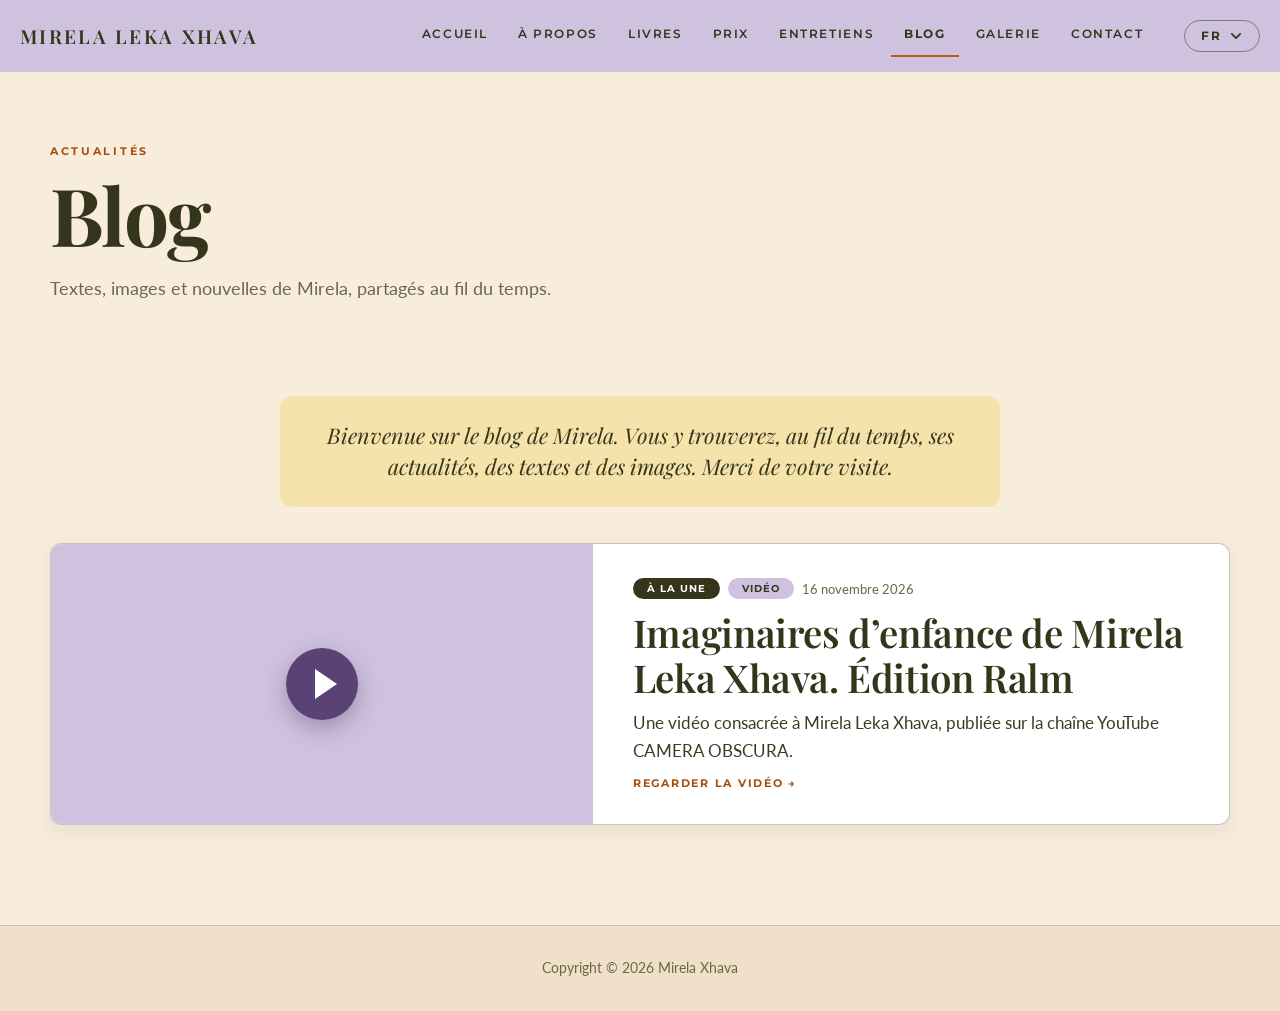
==== blog.html @ 6d021f79 "Add files via upload" ====
<!DOCTYPE html>
<html lang="fr">
<head>
  <meta charset="utf-8">
  <meta name="viewport" content="width=device-width, initial-scale=1">
  <title>Blog — Mirela Leka Xhava</title>
  <meta name="description" content="Le blog de Mirela Leka Xhava : actualités, textes et images.">
  <script>document.documentElement.className += ' js';</script>
  <link rel="preconnect" href="https://fonts.googleapis.com">
  <link rel="preconnect" href="https://fonts.gstatic.com" crossorigin>
  <link href="https://fonts.googleapis.com/css2?family=Playfair+Display:ital,wght@0,400..900;1,400..900&family=Montserrat:wght@500;600;700&family=Lato:ital,wght@0,400;0,700;1,400&display=swap" rel="stylesheet">
  <link rel="stylesheet" href="css/style.css">
  <script src="blog/posts.js" defer></script>
  <script src="js/blog.js" defer></script>
  <script src="js/main.js" defer></script>
</head>
<body data-title-key="t.blog">
  <a class="skip" href="#contenu">Aller au contenu</a>

  <header class="topbar">
    <div class="bar">
      <a class="brand" href="index.html">Mirela <span>Leka Xhava</span></a>
      <nav class="nav" id="nav" aria-label="Navigation principale">
        <a href="index.html" data-i18n="nav.home">Accueil</a>
        <a href="index.html#bio" data-i18n="nav.bio">À propos</a>
        <a href="index.html#livres" data-i18n="nav.books">Livres</a>
        <a href="prix.html" data-i18n="nav.prizes">Prix</a>
        <a href="entretiens.html" data-i18n="nav.interviews">Entretiens</a>
        <a href="blog.html" data-i18n="nav.blog" aria-current="page">Blog</a>
        <a href="galerie.html" data-i18n="nav.gallery">Galerie</a>
        <a href="index.html#contact" data-i18n="nav.contact">Contact</a>
      </nav>
      <div class="bar-right">
        <div class="lang">
          <button class="lang-btn" id="lang-btn" type="button" aria-haspopup="true" aria-expanded="false" aria-controls="lang-menu" data-i18n-aria="lang.label" aria-label="Langue">
            <span id="lang-code">FR</span>
            <svg viewBox="0 0 20 20" fill="none" stroke="currentColor" stroke-width="2.4" stroke-linecap="round" stroke-linejoin="round" aria-hidden="true"><path d="M4 7l6 6 6-6"/></svg>
          </button>
          <ul class="lang-menu" id="lang-menu">
            <li><button type="button" data-lang="fr">Français</button></li>
            <li><button type="button" data-lang="en">English</button></li>
            <li><button type="button" data-lang="sq">Shqip</button></li>
            <li><button type="button" data-lang="it">Italiano</button></li>
          </ul>
        </div>
        <button class="burger" id="burger" type="button" aria-expanded="false" aria-controls="nav" data-i18n-aria="nav.menu" aria-label="Menu"><span></span></button>
      </div>
    </div>
  </header>

  <main id="contenu">
    <section class="page-hero">
      <div class="wrap">
        <span class="eyebrow" data-i18n="b.eyebrow">Actualités</span>
        <h1 data-i18n="b.title">Blog</h1>
        <p data-i18n="b.intro">Textes, images et nouvelles de Mirela, partagés au fil du temps.</p>
      </div>
    </section>

    <section class="section" style="padding-top:48px">
      <div class="wrap">
        <p class="blog-welcome" id="blog-welcome" data-i18n="b.welcome">Bienvenue sur le blog de Mirela. Vous y trouverez, au fil du temps, ses actualités, des textes et des images. Merci de votre visite.</p>
        <div id="blog-root" aria-live="polite"></div>
      </div>
    </section>
  </main>

  <footer class="footer">Copyright © 2026 Mirela Xhava</footer>
</body>
</html>
---- css/style.css ----
/* ==========================================================
   Mirela Leka Xhava — site d'autrice
   Palette : crème, lavande, jaune moutarde, orange doux, vert-olive foncé (texte)
   Typo    : Playfair Display (titres) + Montserrat (menu, boutons) + Lato (texte)
   Principe : encadrés simples aux coins légèrement arrondis, aucun décor superflu.
   ========================================================== */

:root {
  --cream: #f8ecdd;
  --cream-2: #f0dfc9;
  --card: #fffaf1;
  --lavender: #cfc2de;
  --lavender-soft: #e6ddef;
  --mustard: #e9b44c;
  --mustard-soft: #f6e2ab;
  --coral-soft: #f1c8b5;
  --olive: #34351b;          /* texte et titres */
  --text: #3b3a22;
  --muted: #6a6847;
  --orange: #c8721d;         /* grands chiffres / accents de gros texte */
  --orange-text: #a5500f;    /* petit texte orange (contraste AA) */
  --orange-btn: #b45c17;     /* soulignement du menu actif */
  --violet: #5a4275;         /* boutons : violet profond tiré de la lavande (texte blanc, contraste ~8:1) */
  --violet-deep: #3e2d56;    /* survol des boutons */
  --line: rgba(52, 53, 27, .18);
  --shadow: 0 6px 20px rgba(52, 53, 27, .08);
  --radius: 12px;
  --serif: 'Playfair Display', 'Georgia', serif;
  --ui: 'Montserrat', system-ui, -apple-system, 'Segoe UI', sans-serif;
  --body: 'Lato', system-ui, -apple-system, 'Segoe UI', sans-serif;
  --bar-h: 72px;
}

*, *::before, *::after { box-sizing: border-box; }
html { scroll-behavior: smooth; scroll-padding-top: calc(var(--bar-h) + 12px); }
body {
  margin: 0;
  font-family: var(--body);
  font-size: 1.06rem;
  line-height: 1.7;
  color: var(--text);
  background: var(--cream);
  -webkit-font-smoothing: antialiased;
  overflow-x: clip;
}
img { max-width: 100%; display: block; }
a { color: var(--orange-text); }
a:hover { color: var(--olive); }
h1, h2, h3 { font-family: var(--serif); font-weight: 600; line-height: 1.15; margin: 0; color: var(--olive); letter-spacing: -.01em; }
p { margin: 0 0 1.1em; }

.wrap { width: min(1180px, 100% - 48px); margin-inline: auto; }
.wrap-narrow { width: min(820px, 100% - 48px); margin-inline: auto; }

.skip { position: absolute; left: -999px; top: 8px; background: #fff; color: var(--olive); padding: 8px 14px; border-radius: 8px; z-index: 200; }
.skip:focus { left: 8px; }

/* ---------- Bande de navigation (claire) ---------- */
.topbar { position: sticky; top: 0; z-index: 100; background: var(--lavender); color: var(--olive); }
.bar { height: var(--bar-h); display: flex; align-items: center; gap: 28px; width: min(1280px, 100% - 40px); margin-inline: auto; }
.brand { font-family: var(--serif); font-size: 1.2rem; font-weight: 600; letter-spacing: .12em; text-transform: uppercase; color: var(--olive); text-decoration: none; white-space: nowrap; }
.brand span { font-style: normal; color: inherit; }
.brand:hover { color: var(--orange-text); }

.nav { display: flex; gap: 4px; margin-left: auto; align-items: center; }
.nav a { font-family: var(--ui); color: var(--olive); text-decoration: none; font-size: .72rem; font-weight: 600; letter-spacing: .14em; text-transform: uppercase; padding: 10px 13px; border-bottom: 2px solid transparent; transition: color .2s, border-color .2s; }
.nav a:hover { color: var(--orange-text); }
.nav a[aria-current="page"] { font-weight: 700; border-bottom-color: var(--orange-btn); }

.bar-right { display: flex; align-items: center; gap: 10px; }
.lang { position: relative; }
.lang-btn { display: inline-flex; align-items: center; gap: 8px; background: transparent; color: var(--olive); border: 1.5px solid rgba(52, 53, 27, .5); border-radius: 999px; padding: 8px 16px; font: 700 .72rem var(--ui); letter-spacing: .12em; cursor: pointer; transition: background .2s; }
.lang-btn:hover { background: rgba(255, 255, 255, .45); }
.lang-btn svg { width: 14px; height: 14px; transition: transform .2s; }
.lang-btn[aria-expanded="true"] svg { transform: rotate(180deg); }
.lang-menu { position: absolute; right: 0; top: calc(100% + 10px); min-width: 170px; background: #3c3f44; border-radius: 10px; padding: 8px; margin: 0; list-style: none; box-shadow: 0 16px 40px rgba(0, 0, 0, .25); display: none; }
.lang-menu.open { display: block; }
.lang-menu button { width: 100%; text-align: left; background: none; border: 0; color: #fff; cursor: pointer; font: 700 .76rem var(--ui); letter-spacing: .12em; text-transform: uppercase; padding: 11px 14px; border-radius: 7px; }
.lang-menu button:hover, .lang-menu button:focus-visible { background: rgba(255, 255, 255, .14); outline: none; }
.lang-menu button[aria-current="true"] { color: var(--mustard); }

.burger { display: none; background: none; border: 1.5px solid rgba(52, 53, 27, .5); color: var(--olive); width: 42px; height: 38px; border-radius: 10px; cursor: pointer; }
.burger span, .burger span::before, .burger span::after { display: block; width: 18px; height: 2px; background: var(--olive); margin: auto; position: relative; content: ''; }
.burger span::before { position: absolute; top: -6px; left: 0; }
.burger span::after { position: absolute; top: 6px; left: 0; }

/* ---------- Boutons (pilule, majuscules) ---------- */
.btn { display: inline-flex; align-items: center; justify-content: center; gap: 8px; padding: 15px 30px; border-radius: 999px; text-decoration: none; font: 700 .72rem var(--ui); letter-spacing: .12em; text-transform: uppercase; border: 1.5px solid transparent; transition: transform .15s, background .2s, color .2s, border-color .2s; cursor: pointer; text-align: center; line-height: 1.35; }
.btn:hover { transform: translateY(-2px); }
.btn-primary { background: var(--violet); color: #fff; }
.btn-primary:hover { background: var(--violet-deep); color: #fff; }
.btn-ghost { background: transparent; color: var(--olive); border-color: rgba(52, 53, 27, .55); }
.btn-ghost:hover { background: var(--olive); color: #fff; border-color: var(--olive); }
.btn:focus-visible, .lang-btn:focus-visible, .nav a:focus-visible, .burger:focus-visible { outline: 3px solid var(--mustard); outline-offset: 2px; }
.btn-out::after { content: '↗'; font-size: .95rem; letter-spacing: 0; }

/* ---------- Titres de section ---------- */
.eyebrow { display: block; font: 700 .7rem var(--ui); letter-spacing: .24em; text-transform: uppercase; color: var(--orange-text); margin-bottom: 14px; }
.section { padding: 100px 0; }
.section-head { margin-bottom: 48px; }
.section-head h2 { font-size: clamp(2.3rem, 4.6vw, 3.5rem); }
.section-head p { color: var(--muted); max-width: 56ch; margin-top: 16px; }
.center { text-align: center; }
.section-head.center p { margin-inline: auto; }

/* Apparition douce */
.js .reveal { opacity: 0; translate: 0 22px; transition: opacity .7s ease, translate .7s ease, transform .25s, box-shadow .25s; }
.js .reveal.in { opacity: 1; translate: none; }

/* ---------- Hero ---------- */
/* Bandeau photo sous la barre de menu */
.banner { height: clamp(150px, 21vw, 300px); overflow: hidden; background: var(--cream-2); }
.banner img { width: 100%; height: 100%; object-fit: cover; object-position: 62% 50%; }

.hero { padding: 60px 0 88px; }
.hero-grid { display: grid; grid-template-columns: 1.3fr .7fr; gap: 64px; align-items: center; }
/* Nom : écriture manuscrite élégante (plume), sur une seule ligne ; le « M » initial domine */
.hero-name { font-family: 'Bonheur Royale', 'Snell Roundhand', cursive; font-size: clamp(3rem, 8.4vw, 6.6rem); font-weight: 400; line-height: 1.1; letter-spacing: 0; white-space: nowrap; margin: 40px 0 20px; color: var(--olive); }
.hero-name .cap { font-size: 1.35em; line-height: .6; }
.hero-quote { font-family: var(--serif); font-style: italic; font-weight: 400; font-size: clamp(1.4rem, 2.2vw, 1.9rem); line-height: 1.4; color: var(--olive); margin: 0 0 38px; padding-left: 22px; border-left: 3px solid var(--mustard); }
.hero-cta { display: flex; flex-wrap: wrap; gap: 14px; }
.hero-photo { width: 100%; max-width: 340px; justify-self: center; }
.hero-photo img { width: 100%; height: auto; aspect-ratio: 1 / 1.04; object-fit: cover; object-position: 50% 22%; border-radius: 16px; box-shadow: var(--shadow); }

/* Photos interactives : inclinaison douce au survol (voir initTilt dans main.js) */
.tilt { transition: transform .55s cubic-bezier(.2, .8, .2, 1), box-shadow .4s ease; will-change: transform; }
.tilt.is-tilting { transition: transform .12s ease-out, box-shadow .4s ease; box-shadow: 0 24px 48px rgba(52, 53, 27, .3); }

/* Bande défilante (lavande, fine) */
.ticker { background: var(--lavender); height: 54px; display: flex; align-items: center; overflow: hidden; }
.ticker-viewport { width: 100%; overflow: hidden; -webkit-mask-image: linear-gradient(90deg, transparent, #000 7%, #000 93%, transparent); mask-image: linear-gradient(90deg, transparent, #000 7%, #000 93%, transparent); }
.ticker-track { display: flex; width: max-content; animation: ticker var(--dur, 40s) linear infinite; will-change: transform; }
.ticker:hover .ticker-track { animation-play-state: paused; }
.ticker-group { display: flex; flex: none; align-items: center; list-style: none; margin: 0; padding: 0; }
.ticker-group li { display: flex; align-items: baseline; gap: 12px; padding: 0 34px; position: relative; white-space: nowrap; color: var(--olive); }
.ticker-group li::after { content: ''; position: absolute; right: -3px; top: 50%; width: 6px; height: 6px; margin-top: -3px; border-radius: 50%; background: var(--orange); }
.ticker-group b { font-family: var(--serif); font-weight: 600; font-size: 1.45rem; line-height: 1; }
.ticker-group span { font: 700 .68rem var(--ui); letter-spacing: .18em; text-transform: uppercase; }
@keyframes ticker { to { transform: translateX(-50%); } }

/* ---------- Biographie ---------- */
.bio-grid { display: grid; grid-template-columns: 400px 1fr; gap: 80px; align-items: start; }
.bio-side { position: sticky; top: calc(var(--bar-h) + 28px); }
.bio-side img { width: 100%; height: auto; aspect-ratio: 1; object-fit: cover; border-radius: 16px; box-shadow: var(--shadow); }
.bio-text p { font-size: 1.06rem; }
.bio-text p:first-of-type { font-family: var(--serif); font-size: 1.5rem; line-height: 1.5; color: var(--olive); }
.members { margin-top: 34px; padding: 26px 30px; background: var(--card); border: 1px solid var(--line); border-radius: var(--radius); }
.members h3 { font-size: 1.5rem; margin-bottom: 14px; }
.members ul { margin: 0; padding: 0; list-style: none; display: grid; gap: 9px; }
.members li { padding-left: 22px; position: relative; font-size: .98rem; }
.members li::before { content: ''; position: absolute; left: 0; top: .6em; width: 8px; height: 8px; border-radius: 50%; background: var(--mustard); }
.bio-closing { margin-top: 30px; font-family: var(--serif); font-style: italic; font-size: 1.4rem; line-height: 1.4; color: var(--orange-text); }

/* ---------- Livres ---------- */
.books { background: var(--mustard-soft); }
.book-feature { display: grid; grid-template-columns: 340px 1fr; gap: 64px; align-items: center; background: var(--lavender); border-radius: 16px; padding: 48px 56px; margin-bottom: 28px; }
.feature-cover { display: flex; align-items: center; justify-content: center; height: 460px; }
.feature-cover img { height: 100%; width: auto; max-width: 100%; object-fit: contain; border-radius: 3px; box-shadow: 0 14px 34px rgba(52, 53, 27, .3); }
.feature-label { display: inline-block; background: var(--olive); color: #fff; font: 700 .66rem var(--ui); letter-spacing: .16em; text-transform: uppercase; padding: 7px 14px; border-radius: 999px; margin-bottom: 20px; }
.feature-body h3 { font-size: clamp(2.4rem, 4.4vw, 3.6rem); font-weight: 700; margin-bottom: 8px; }
.feature-body .book-tag { display: block; margin-bottom: 4px; color: var(--olive); }
.feature-body .book-meta { margin-bottom: 18px; color: var(--olive); opacity: .8; }
.feature-desc { max-width: 50ch; margin-bottom: 28px; color: var(--olive); }
.feature-links { display: flex; flex-wrap: wrap; gap: 12px; }
.feature-links .btn { padding: 13px 22px; }

.book-grid { display: grid; grid-template-columns: repeat(4, 1fr); gap: 20px; }
.book { background: var(--card); border: 1px solid rgba(52, 53, 27, .1); border-radius: var(--radius); display: flex; flex-direction: column; overflow: hidden; transition: transform .25s, box-shadow .25s; }
.book:hover { transform: translateY(-4px); box-shadow: var(--shadow); }
.book-cover { height: 320px; display: flex; align-items: center; justify-content: center; padding: 24px 24px 16px; background: var(--cream-2); }
.book-cover img { height: 100%; width: auto; max-width: 100%; object-fit: contain; box-shadow: 0 10px 22px rgba(52, 53, 27, .25); border-radius: 2px; }
.book-body { padding: 20px 20px 22px; display: flex; flex-direction: column; gap: 5px; flex: 1; }
.book-tag { font: 700 .64rem var(--ui); letter-spacing: .14em; text-transform: uppercase; color: var(--orange-text); }
.book h3 { font-size: 1.45rem; line-height: 1.2; }
.book-sub { color: var(--muted); font-size: .92rem; font-style: italic; margin: 0; }
.book-meta { color: var(--muted); font-size: .88rem; margin: 2px 0 12px; }
.book-links { margin-top: auto; display: grid; gap: 8px; }
.book-links .btn { padding: 12px 16px; font-size: .64rem; justify-content: space-between; text-align: left; }

/* ---------- Aller plus loin ---------- */
.more-grid { display: grid; grid-template-columns: repeat(3, 1fr); gap: 20px; }
.more-card { display: flex; flex-direction: column; text-decoration: none; border-radius: var(--radius); padding: 34px 30px 30px; min-height: 270px; transition: transform .25s, box-shadow .25s; color: var(--olive); background: var(--coral-soft); }
.more-card:nth-child(2) { background: var(--lavender-soft); }
.more-card:nth-child(3) { background: var(--mustard-soft); }
.more-card:hover { transform: translateY(-4px); box-shadow: var(--shadow); color: var(--olive); }
.more-card .num { font: 700 .72rem var(--ui); letter-spacing: .2em; color: var(--orange-text); margin-bottom: auto; }
.more-card h3 { font-size: 1.9rem; margin: 36px 0 10px; }
.more-card p { margin-bottom: 20px; color: var(--olive); opacity: .85; }
.more-card .go { font: 700 .7rem var(--ui); letter-spacing: .16em; text-transform: uppercase; color: var(--orange-text); }
.more-card .go::after { content: ' →'; display: inline-block; transition: transform .2s; }
.more-card:hover .go::after { transform: translateX(5px); }

/* ---------- Contact ---------- */
.contact { background: var(--mustard); text-align: center; padding: 64px 0; position: relative; }
/* cadre très fin à l'intérieur de la zone jaune, près du bord sans le toucher */
.contact::before { content: ''; position: absolute; inset: 24px; border: 1px solid rgba(52, 53, 27, .5); border-radius: 10px; pointer-events: none; }
.contact h2 { font-size: clamp(2.5rem, 5vw, 3.8rem); margin-bottom: 16px; }
.contact .eyebrow { color: var(--olive); opacity: .75; }
.contact p { max-width: 52ch; margin-inline: auto; color: var(--olive); }
.contact-mail { margin: 4px 0 8px; font-family: var(--serif); font-weight: 800; font-size: clamp(1.15rem, 2vw, 1.4rem); letter-spacing: .01em; }
.contact-mail a { color: var(--olive); text-decoration: none; overflow-wrap: anywhere; }
.contact-mail a:hover { color: var(--orange-text); }
.contact-actions { display: flex; flex-wrap: wrap; justify-content: center; gap: 14px; margin-top: 18px; }

/* ---------- Pied de page ---------- */
.footer { background: var(--cream-2); color: var(--muted); text-align: center; padding: 30px 20px; font-size: .9rem; border-top: 1px solid var(--line); }
.footer .credit { display: block; margin-top: 6px; font-size: .78rem; opacity: .85; }
.footer .credit a { color: inherit; }

/* ---------- Pages intérieures ---------- */
.page-hero { padding: 72px 0 44px; }
.page-hero h1 { font-size: clamp(2.8rem, 6.4vw, 5rem); font-weight: 700; line-height: 1.05; letter-spacing: -.02em; }
.page-hero p { color: var(--muted); max-width: 54ch; margin: 18px 0 0; font-size: 1.1rem; }

/* Prix */
.prize-list { border-bottom: 1px solid var(--line); }
.prize { display: grid; grid-template-columns: 150px 1fr auto; gap: 32px; align-items: center; padding: 30px 4px; border-top: 1px solid var(--line); }
.prize-year { font-family: var(--serif); font-size: 2.6rem; font-weight: 600; line-height: 1; color: var(--orange); }
.prize-year.star { color: var(--muted); opacity: .6; }
.prize h2 { font-size: 1.7rem; margin-bottom: 6px; line-height: 1.2; }
.prize p { margin: 0; color: var(--muted); }
.prize-thumb { width: 140px; height: 100px; object-fit: cover; border-radius: 8px; cursor: zoom-in; }
.prize-more { font-family: var(--serif); font-style: italic; font-size: 1.5rem; color: var(--orange-text); margin-top: 30px; }

/* Entretiens */
.talk-list { display: grid; gap: 20px; }
.talk { background: var(--lavender-soft); border-radius: var(--radius); padding: 40px 42px; display: grid; gap: 12px; }
.talk:nth-child(2) { background: var(--mustard-soft); }
.talk-meta { display: flex; flex-wrap: wrap; gap: 10px; align-items: center; font-size: .88rem; color: var(--olive); }
.chip { display: inline-block; background: rgba(255, 255, 255, .65); color: var(--olive); padding: 4px 14px; font: 700 .64rem var(--ui); letter-spacing: .1em; text-transform: uppercase; border-radius: 999px; }
.talk h2 { font-size: 1.9rem; max-width: 28ch; }
.talk p { margin: 0 0 6px; color: var(--olive); }
.talk .btn { justify-self: start; margin-top: 10px; }

/* Galerie */
.gallery { columns: 3 280px; column-gap: 20px; }
.shot { break-inside: avoid; margin: 0 0 20px; background: var(--card); border: 1px solid rgba(52, 53, 27, .1); border-radius: var(--radius); overflow: hidden; }
.shot .frame { overflow: hidden; }
.shot img { width: 100%; height: auto; cursor: zoom-in; transition: transform .4s; }
.shot:hover img { transform: scale(1.03); }
.shot figcaption { padding: 14px 18px 18px; font-size: .92rem; color: var(--muted); line-height: 1.5; }

/* Lightbox */
.lightbox { position: fixed; inset: 0; z-index: 300; background: rgba(30, 28, 18, .92); display: none; align-items: center; justify-content: center; flex-direction: column; padding: 28px; gap: 14px; }
.lightbox.open { display: flex; }
.lightbox img { max-width: min(1100px, 100%); max-height: 78vh; border-radius: 6px; }
.lightbox p { color: #f1ead9; text-align: center; max-width: 70ch; margin: 0; font-size: .98rem; }
.lightbox button { position: absolute; top: 18px; right: 22px; background: rgba(255, 255, 255, .16); border: 0; color: #fff; width: 44px; height: 44px; border-radius: 50%; font-size: 1.5rem; cursor: pointer; }
.lightbox button:hover { background: rgba(255, 255, 255, .28); }

/* ---------- Blog ---------- */
.post-grid { display: grid; grid-template-columns: repeat(3, 1fr); gap: 22px; align-items: start; }
.post-card { display: flex; flex-direction: column; background: var(--card); border: 1px solid rgba(52, 53, 27, .1); border-radius: var(--radius); overflow: hidden; text-decoration: none; color: var(--text); transition: transform .25s, box-shadow .25s; }
.post-card:hover { transform: translateY(-4px); box-shadow: var(--shadow); color: var(--text); }
.post-card .thumb { width: 100%; height: auto; aspect-ratio: 16 / 10; object-fit: cover; display: block; background: var(--cream-2); }
.post-body { padding: 20px 22px 24px; display: flex; flex-direction: column; gap: 10px; flex: 1; }
.post-meta { display: flex; flex-wrap: wrap; gap: 8px; align-items: center; font-size: .84rem; color: var(--muted); }
.chip[data-type="actu"] { background: var(--mustard-soft); }
.chip[data-type="texte"] { background: var(--lavender-soft); }
.chip[data-type="photo"] { background: var(--coral-soft); }
.chip-lang { background: transparent; border: 1px solid var(--line); }
.post-title { font-size: 1.55rem; line-height: 1.15; margin: 0; }
.post-excerpt { margin: 0; color: var(--text); }
.post-more { margin-top: auto; font: 700 .68rem var(--ui); letter-spacing: .16em; text-transform: uppercase; color: var(--orange-text); }
.post-empty { text-align: center; color: var(--muted); padding: 24px 0 8px; }
.blog-welcome { max-width: 720px; margin: 0 auto 36px; padding: 24px 30px; background: var(--mustard-soft); border-radius: var(--radius); text-align: center; font-family: var(--serif); font-style: italic; font-size: 1.35rem; line-height: 1.45; color: var(--olive); }

.post-view { max-width: 760px; margin-inline: auto; padding-top: 24px; }
.post-view .post-meta { margin-top: 20px; }
.post-view h1 { font-size: clamp(2.2rem, 5vw, 3.4rem); margin: 12px 0 22px; }
.post-back { font: 700 .72rem var(--ui); letter-spacing: .14em; text-transform: uppercase; color: var(--olive); text-decoration: none; }
.post-back:hover { color: var(--orange-text); }
.post-image { width: 100%; height: auto; border-radius: var(--radius); margin: 6px 0 28px; display: block; }
.post-para { font-size: 1.12rem; white-space: pre-line; }
.post-view .btn { margin-top: 18px; }

/* Articles mis en avant (épinglés) et vidéos */
.chip[data-type="video"] { background: var(--lavender); }
.chip-pin { background: var(--olive); color: #fff; }
.post-card.is-pinned { grid-column: 1 / -1; flex-direction: row; background: #fff; border-color: rgba(52, 53, 27, .28); box-shadow: var(--shadow); }
.post-card.is-pinned .thumb, .post-card.is-pinned .post-media-video { width: 46%; flex: none; aspect-ratio: auto; min-height: 280px; height: auto; }
.post-card.is-pinned .thumb { object-fit: cover; }
.post-card.is-pinned .post-body { padding: 34px 40px; justify-content: center; }
.post-card.is-pinned .post-title { font-size: clamp(1.8rem, 3vw, 2.4rem); }
.post-media-video { aspect-ratio: 16 / 10; background: var(--lavender); display: grid; place-items: center; }
.play { width: 72px; height: 72px; border-radius: 50%; background: var(--violet); position: relative; box-shadow: 0 8px 22px rgba(62, 45, 86, .35); transition: transform .25s; }
.play::after { content: ''; position: absolute; left: 29px; top: 21px; border-left: 22px solid #fff; border-top: 15px solid transparent; border-bottom: 15px solid transparent; }
.post-card:hover .play { transform: scale(1.1); }
.post-video { position: relative; aspect-ratio: 16 / 9; border-radius: var(--radius); overflow: hidden; background: #1c1c14; margin: 6px 0 14px; }
.post-video iframe { position: absolute; inset: 0; width: 100%; height: 100%; border: 0; }
.post-yt { display: inline-block; margin: 0 0 26px; font: 700 .72rem var(--ui); letter-spacing: .14em; text-transform: uppercase; color: var(--orange-text); }

/* Section « À la une » de l'accueil */
.featured-home[hidden] { display: none; }
.featured-home { padding-bottom: 40px; }
.home-featured { display: grid; gap: 22px; max-width: 1040px; margin-inline: auto; }
.home-featured-all { text-align: center; margin: 34px 0 0; }

/* Espace publication */
.admin-grid { display: grid; grid-template-columns: 1.15fr .85fr; gap: 32px; align-items: start; }
.admin-card { background: var(--card); border: 1px solid rgba(52, 53, 27, .1); border-radius: var(--radius); padding: 30px; }
.admin-card h2 { font-size: 1.8rem; margin-bottom: 8px; }
.admin-card label { display: block; font: 700 .68rem var(--ui); letter-spacing: .14em; text-transform: uppercase; color: var(--olive); margin: 18px 0 6px; }
.admin-card input[type="text"], .admin-card input[type="date"], .admin-card select, .admin-card textarea { width: 100%; padding: 12px 14px; border: 1px solid var(--line); border-radius: 10px; background: #fff; font: inherit; color: var(--text); }
.admin-card textarea { resize: vertical; line-height: 1.6; }
.admin-card input:focus, .admin-card select:focus, .admin-card textarea:focus { outline: 3px solid var(--lavender); border-color: var(--violet); }
.admin-row { display: grid; grid-template-columns: 1fr 1fr 1fr; gap: 14px; }
.admin-hint { color: var(--muted); font-size: .88rem; margin: 6px 0 0; }
.admin-error { color: #9b1c1c; font-weight: 700; margin: 14px 0 0; }
.admin-card label.admin-check { display: flex; align-items: center; gap: 12px; text-transform: none; letter-spacing: 0; font: 700 1rem var(--body); color: var(--olive); margin-top: 24px; cursor: pointer; }
.admin-card label.admin-check input { width: 20px; height: 20px; accent-color: var(--violet); flex: none; }
.admin-actions { display: flex; gap: 8px; flex: none; flex-wrap: wrap; justify-content: flex-end; }
.admin-pin { background: none; border: 1px solid rgba(90, 66, 117, .5); color: var(--violet); border-radius: 999px; padding: 6px 14px; font: 700 .64rem var(--ui); letter-spacing: .1em; text-transform: uppercase; cursor: pointer; }
.admin-pin:hover, .admin-pin.is-on { background: var(--violet); color: #fff; }
.admin-item.is-pinned { background: var(--mustard-soft); }
.admin-card .btn { margin-top: 22px; }
#f-preview { max-width: 220px; border-radius: 10px; margin-top: 12px; }
.admin-list { list-style: none; margin: 14px 0 0; padding: 0; display: grid; gap: 10px; }
.admin-item { display: flex; justify-content: space-between; align-items: center; gap: 14px; padding: 12px 14px; background: var(--cream); border-radius: 10px; }
.admin-item { flex-wrap: wrap; }
.admin-item-info { display: grid; gap: 2px; min-width: 0; flex: 1 1 220px; }
.admin-item-info strong { font-family: var(--serif); font-size: 1.1rem; font-weight: 600; color: var(--olive); }
.admin-item-info span { font-size: .8rem; color: var(--muted); }
.admin-del { flex: none; background: none; border: 1px solid rgba(155, 28, 28, .45); color: #9b1c1c; border-radius: 999px; padding: 6px 14px; font: 700 .64rem var(--ui); letter-spacing: .1em; text-transform: uppercase; cursor: pointer; }
.admin-del:hover { background: #9b1c1c; color: #fff; }
.admin-notice { background: var(--mustard-soft); border-radius: 10px; padding: 12px 16px; margin: 12px 0 0; color: var(--olive); }
.admin-steps { margin: 18px 0 0; padding-left: 22px; display: grid; gap: 22px; }
.admin-steps li { padding-left: 6px; }
.admin-steps b { display: block; font-size: 1.05rem; margin-bottom: 2px; }
.admin-steps .btn { margin-top: 10px; }
.admin-images { display: flex; flex-wrap: wrap; gap: 10px; }
.admin-where { margin: 8px 0 6px; padding-left: 20px; }
.admin-where code { background: var(--cream-2); padding: 2px 8px; border-radius: 6px; font-size: .92em; }

/* ---------- Responsive ---------- */
/* le menu a 8 entrées : il passe en « burger » un peu plus tôt */
@media (max-width: 980px) {
  .burger { display: inline-block; }
  .nav { position: absolute; left: 0; right: 0; top: var(--bar-h); background: var(--lavender); flex-direction: column; align-items: stretch; padding: 8px 20px 18px; margin: 0; display: none; border-top: 1px solid rgba(52, 53, 27, .2); box-shadow: 0 16px 28px rgba(52, 53, 27, .15); }
  .nav.open { display: flex; }
  .nav a { padding: 14px 6px; font-size: .78rem; border-bottom: 0; }
  .nav a[aria-current="page"] { color: var(--orange-text); }
  .bar-right { margin-left: auto; }
}
@media (max-width: 1120px) {
  .nav a { padding: 10px 8px; font-size: .66rem; }
  .bar { gap: 14px; }
  .brand { font-size: 1.05rem; letter-spacing: .1em; }
  .book-grid { grid-template-columns: repeat(2, 1fr); }
  .book-feature { grid-template-columns: 300px 1fr; gap: 44px; padding: 40px; }
}
@media (max-width: 900px) {
  .burger { display: inline-block; }
  .nav { position: absolute; left: 0; right: 0; top: var(--bar-h); background: var(--lavender); flex-direction: column; align-items: stretch; padding: 8px 20px 18px; margin: 0; display: none; border-top: 1px solid rgba(52, 53, 27, .2); box-shadow: 0 16px 28px rgba(52, 53, 27, .15); }
  .nav.open { display: flex; }
  .nav a { padding: 14px 6px; font-size: .78rem; border-bottom: 0; }
  .nav a[aria-current="page"] { color: var(--orange-text); }
  .bar-right { margin-left: auto; }
  .hero { padding: 40px 0 72px; }
  .hero-grid { grid-template-columns: 1fr; gap: 40px; }
  .hero-photo { order: -1; max-width: 300px; }
  .bio-grid { grid-template-columns: 1fr; gap: 40px; }
  .bio-side { position: static; max-width: 440px; }
  .book-feature { grid-template-columns: 1fr; padding: 36px 28px; gap: 32px; }
  .feature-cover { height: 380px; }
  .more-grid { grid-template-columns: 1fr; }
  .more-card { min-height: 0; }
  .more-card h3 { margin-top: 24px; }
  .prize { grid-template-columns: 1fr; gap: 10px; padding: 26px 4px; }
  .section { padding: 76px 0; }
}
@media (max-width: 640px) {
  .wrap, .wrap-narrow { width: calc(100% - 32px); }
  .bar { width: calc(100% - 28px); }
  .brand { font-size: .92rem; letter-spacing: .08em; }
  .book-grid { grid-template-columns: 1fr; max-width: 400px; margin-inline: auto; }
  .talk { padding: 32px 24px; }
  .ticker-group li { padding: 0 24px; }
  .contact::before { inset: 10px; }
}
@media (max-width: 1120px) {
  .post-grid { grid-template-columns: repeat(2, 1fr); }
}
@media (max-width: 900px) {
  .admin-grid { grid-template-columns: 1fr; }
  .post-card.is-pinned { flex-direction: column; }
  .post-card.is-pinned .thumb, .post-card.is-pinned .post-media-video { width: 100%; min-height: 0; aspect-ratio: 16 / 10; }
  .post-card.is-pinned .post-body { padding: 24px 22px 26px; }
}
@media (max-width: 640px) {
  .post-grid { grid-template-columns: 1fr; }
  .admin-row { grid-template-columns: 1fr; }
  .admin-card { padding: 22px; }
}
@media (prefers-reduced-motion: reduce) {
  *, *::before, *::after { transition: none !important; scroll-behavior: auto !important; animation: none !important; }
  .js .reveal { opacity: 1; translate: none; }
  /* bande fixe, sans défilement */
  .ticker-track { width: 100%; justify-content: center; flex-wrap: wrap; }
  .ticker-group.clone, .ticker-group li.dup { display: none; }
  .ticker { height: auto; padding: 12px 0; }
  .ticker-viewport { -webkit-mask-image: none; mask-image: none; }
}
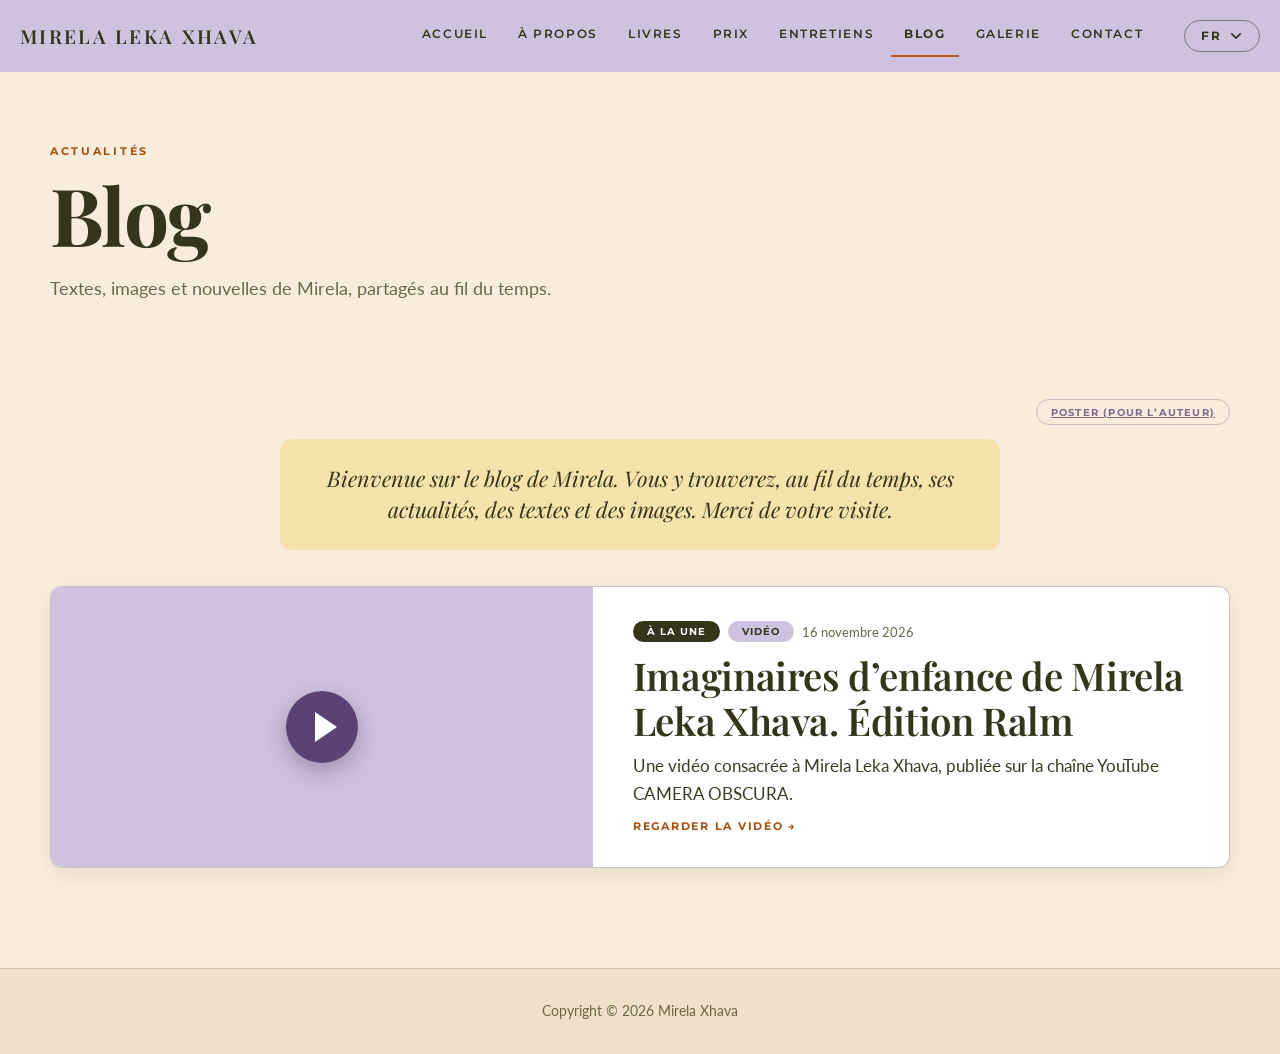
==== commit d54f86e3: "Add files via upload" ====
--- a/blog.html
+++ b/blog.html
@@ -59,6 +59,7 @@
 
     <section class="section" style="padding-top:48px">
       <div class="wrap">
+        <p class="blog-post-wrap" id="blog-post"><a class="blog-post-btn" href="blog-admin.html" rel="nofollow" data-i18n="b.admin">Poster (pour l’auteur)</a></p>
         <p class="blog-welcome" id="blog-welcome" data-i18n="b.welcome">Bienvenue sur le blog de Mirela. Vous y trouverez, au fil du temps, ses actualités, des textes et des images. Merci de votre visite.</p>
         <div id="blog-root" aria-live="polite"></div>
       </div>
--- a/css/style.css
+++ b/css/style.css
@@ -263,6 +263,9 @@
 .post-excerpt { margin: 0; color: var(--text); }
 .post-more { margin-top: auto; font: 700 .68rem var(--ui); letter-spacing: .16em; text-transform: uppercase; color: var(--orange-text); }
 .post-empty { text-align: center; color: var(--muted); padding: 24px 0 8px; }
+.blog-post-wrap { text-align: right; margin: 0 0 14px; }
+.blog-post-btn { display: inline-block; padding: 6px 14px; border: 1px solid rgba(90, 66, 117, .4); border-radius: 999px; font: 700 .62rem var(--ui); letter-spacing: .12em; text-transform: uppercase; color: var(--violet); opacity: .75; transition: opacity .2s, background .2s, color .2s; }
+.blog-post-btn:hover, .blog-post-btn:focus-visible { opacity: 1; background: var(--violet); color: #fff; }
 .blog-welcome { max-width: 720px; margin: 0 auto 36px; padding: 24px 30px; background: var(--mustard-soft); border-radius: var(--radius); text-align: center; font-family: var(--serif); font-style: italic; font-size: 1.35rem; line-height: 1.45; color: var(--olive); }
 
 .post-view { max-width: 760px; margin-inline: auto; padding-top: 24px; }
@@ -328,6 +331,13 @@
 .admin-steps li { padding-left: 6px; }
 .admin-steps b { display: block; font-size: 1.05rem; margin-bottom: 2px; }
 .admin-steps .btn { margin-top: 10px; }
+.admin-card input[type="password"] { width: 100%; max-width: 380px; padding: 12px 14px; border: 1px solid var(--line); border-radius: 10px; background: #fff; font: inherit; color: var(--text); }
+.admin-card input[type="password"]:focus { outline: 3px solid var(--lavender); border-color: var(--violet); }
+.admin-login { display: flex; flex-wrap: wrap; align-items: end; gap: 8px 36px; padding: 22px 30px; }
+.admin-login label.admin-check { margin: 0 0 14px; }
+.admin-toast { position: fixed; left: 50%; bottom: 24px; transform: translateX(-50%); z-index: 50; max-width: min(92vw, 560px); padding: 14px 22px; border-radius: 12px; background: var(--olive); color: #fff; font-weight: 700; box-shadow: 0 10px 30px rgba(0, 0, 0, .22); text-align: center; }
+.admin-toast.is-error { background: #9b1c1c; }
+.is-busy .admin-pin, .is-busy .admin-del, .is-busy #submit-btn { opacity: .5; pointer-events: none; }
 .admin-images { display: flex; flex-wrap: wrap; gap: 10px; }
 .admin-where { margin: 8px 0 6px; padding-left: 20px; }
 .admin-where code { background: var(--cream-2); padding: 2px 8px; border-radius: 6px; font-size: .92em; }
